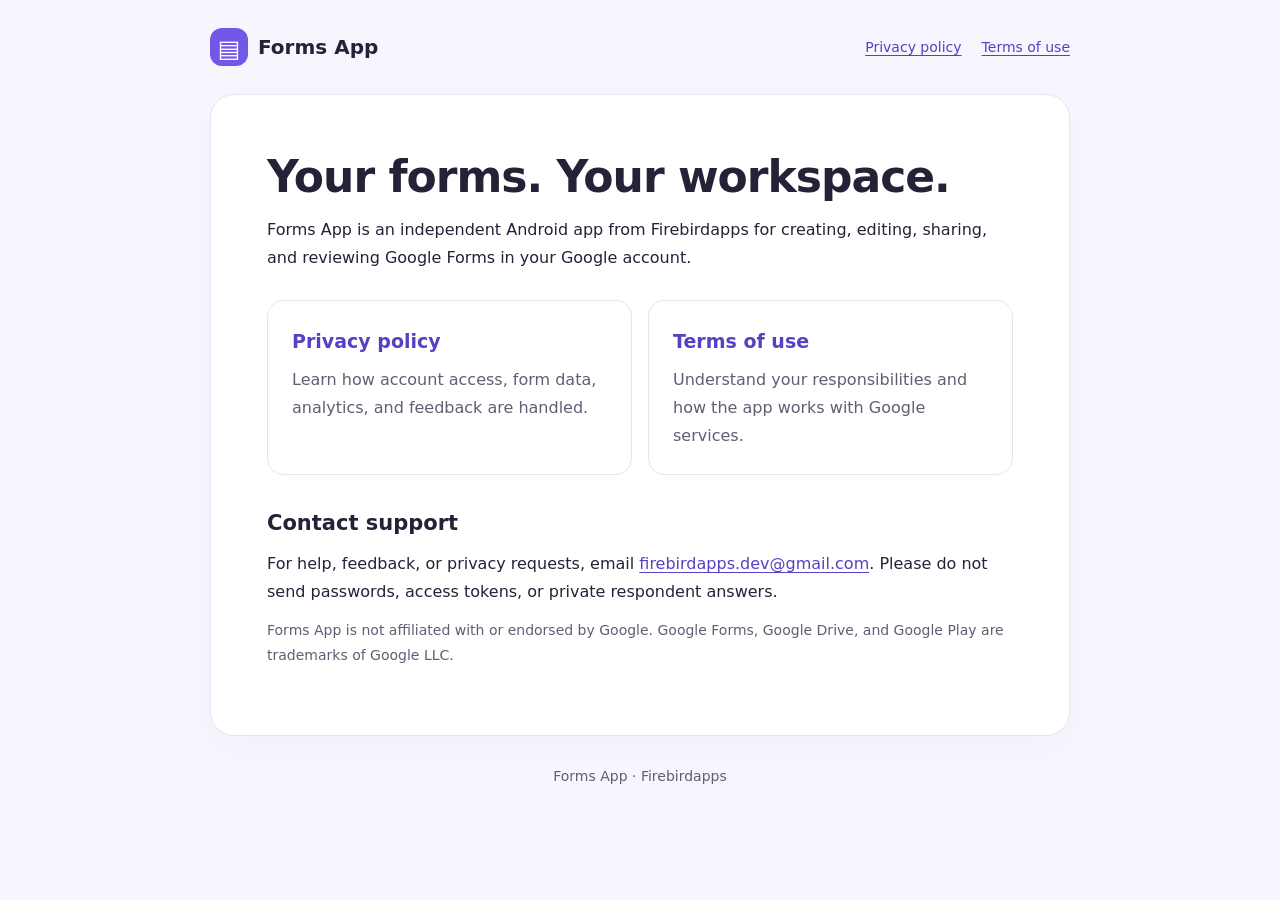
==== index.html @ a2d661ec "Add files via upload" ====
<!doctype html>
<html lang="en">
<head>
  <meta charset="utf-8">
  <meta name="viewport" content="width=device-width, initial-scale=1">
  <meta name="description" content="Privacy policy, terms of use, and support for Forms App, an independent Android app for managing Google Forms.">
  <title>Forms App · Privacy, terms &amp; support</title>
  <link rel="stylesheet" href="styles.css">
</head>
<body>
  <a class="skip" href="#main">Skip to content</a>
  <header>
    <a class="brand" href="index.html"><span class="mark" aria-hidden="true">▤</span>Forms App</a>
    <nav aria-label="Main navigation"><a href="privacy-policy.html">Privacy policy</a><a href="terms-of-use.html">Terms of use</a></nav>
  </header>
  <main id="main">
    <h1>Your forms. Your workspace.</h1>
    <p>Forms App is an independent Android app from Firebirdapps for creating, editing, sharing, and reviewing Google Forms in your Google account.</p>
    <div class="cards">
      <a class="card" href="privacy-policy.html"><strong>Privacy policy</strong><span>Learn how account access, form data, analytics, and feedback are handled.</span></a>
      <a class="card" href="terms-of-use.html"><strong>Terms of use</strong><span>Understand your responsibilities and how the app works with Google services.</span></a>
    </div>
    <h2>Contact support</h2>
    <p>For help, feedback, or privacy requests, email <a href="mailto:firebirdapps.dev@gmail.com?subject=Forms%20App%20support">firebirdapps.dev@gmail.com</a>. Please do not send passwords, access tokens, or private respondent answers.</p>
    <p class="meta">Forms App is not affiliated with or endorsed by Google. Google Forms, Google Drive, and Google Play are trademarks of Google LLC.</p>
  </main>
  <footer>Forms App · Firebirdapps</footer>
</body>
</html>
---- styles.css ----
:root { color-scheme: light; --ink: #252238; --muted: #625d73; --purple: #7357e8; --paper: #ffffff; --bg: #f7f5fd; }
* { box-sizing: border-box; }
body { margin: 0; background: var(--bg); color: var(--ink); font-family: system-ui, -apple-system, BlinkMacSystemFont, "Segoe UI", sans-serif; line-height: 1.75; }
a { color: #5940c3; text-underline-offset: 3px; overflow-wrap: anywhere; }
a:hover { color: #352181; }
a:focus-visible { outline: 3px solid var(--purple); outline-offset: 5px; border-radius: 2px; }
.skip { position: absolute; top: -100px; left: 16px; padding: 8px 16px; background: white; }
.skip:focus { top: 8px; }
header, main, footer { width: min(100% - 40px, 860px); margin-inline: auto; }
header { padding-block: 28px; display: flex; align-items: center; justify-content: space-between; flex-wrap: wrap; gap: 16px; }
.brand { display: inline-flex; align-items: center; gap: 10px; color: var(--ink); font-size: 20px; font-weight: 800; text-decoration: none; }
.mark { display: grid; place-items: center; width: 38px; height: 38px; background: var(--purple); color: white; border-radius: 12px; font-size: 24px; }
nav { display: flex; gap: 20px; flex-wrap: wrap; font-size: 14px; }
nav a[aria-current="page"] { font-weight: 700; }
main { background: var(--paper); padding: clamp(24px, 5vw, 56px); border: 1px solid #e8e3f5; border-radius: 24px; box-shadow: 0 12px 40px #29203e06; }
h1 { font-size: clamp(30px, 6vw, 44px); letter-spacing: -1px; line-height: 1.2; margin: 0 0 12px; }
h2 { font-size: 21px; line-height: 1.4; margin: 34px 0 10px; scroll-margin-top: 24px; }
p { margin: 12px 0; }
li { margin-block: 7px; }
.meta, footer { color: var(--muted); font-size: 14px; }
.summary { background: var(--bg); border-left: 4px solid var(--purple); padding: 14px 20px; margin-block: 24px; border-radius: 0 12px 12px 0; }
.cards { display: grid; grid-template-columns: repeat(auto-fit, minmax(min(100%, 240px), 1fr)); gap: 16px; margin-block: 28px; }
.card { display: block; padding: 24px; border: 1px solid #e8e3f5; border-radius: 16px; text-decoration: none; color: var(--ink); }
.card:hover { background: var(--bg); }
.card strong { font-size: 19px; color: #5940c3; }
.card span { display: block; margin-top: 8px; color: var(--muted); }
footer { padding-block: 28px 40px; text-align: center; }
@media (max-width: 420px) { header, main, footer { width: calc(100% - 24px); } nav { gap: 14px; } }
@media print { body, main { background: white; } header, footer, .skip { display: none; } main { width: 100%; border: 0; box-shadow: none; padding: 0; } }
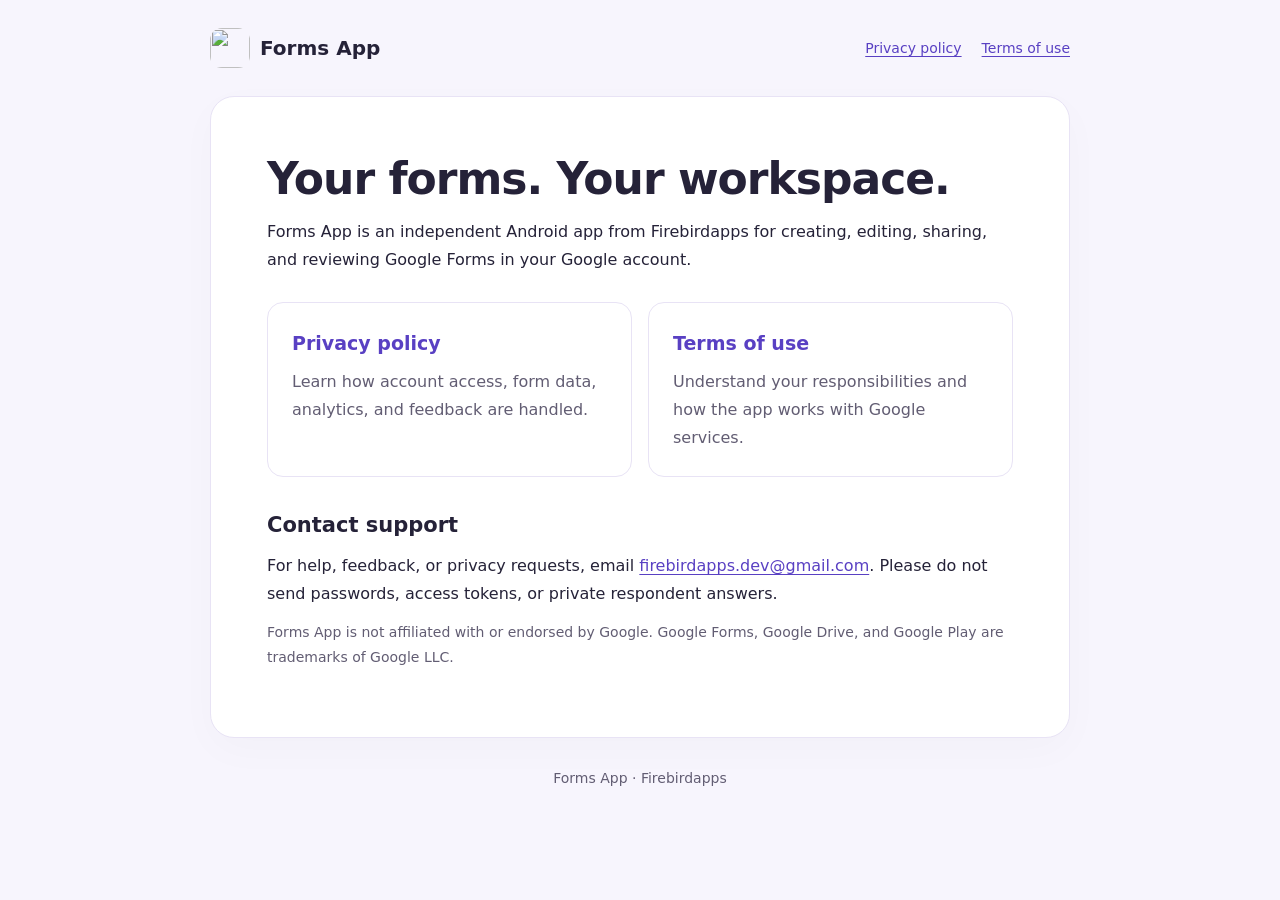
==== commit 0619d588: "Add files via upload" ====
--- a/index.html
+++ b/index.html
@@ -6,11 +6,13 @@
   <meta name="description" content="Privacy policy, terms of use, and support for Forms App, an independent Android app for managing Google Forms.">
   <title>Forms App · Privacy, terms &amp; support</title>
   <link rel="stylesheet" href="styles.css">
+  <link rel="icon" type="image/png" sizes="32x32" href="assets/favicon.png">
+  <link rel="apple-touch-icon" sizes="180x180" href="assets/apple-touch-icon.png">
 </head>
 <body>
   <a class="skip" href="#main">Skip to content</a>
   <header>
-    <a class="brand" href="index.html"><span class="mark" aria-hidden="true">▤</span>Forms App</a>
+    <a class="brand" href="index.html"><img class="brand-icon" src="assets/app-icon.png" width="40" height="40" alt="">Forms App</a>
     <nav aria-label="Main navigation"><a href="privacy-policy.html">Privacy policy</a><a href="terms-of-use.html">Terms of use</a></nav>
   </header>
   <main id="main">
--- a/styles.css
+++ b/styles.css
@@ -9,7 +9,7 @@
 header, main, footer { width: min(100% - 40px, 860px); margin-inline: auto; }
 header { padding-block: 28px; display: flex; align-items: center; justify-content: space-between; flex-wrap: wrap; gap: 16px; }
 .brand { display: inline-flex; align-items: center; gap: 10px; color: var(--ink); font-size: 20px; font-weight: 800; text-decoration: none; }
-.mark { display: grid; place-items: center; width: 38px; height: 38px; background: var(--purple); color: white; border-radius: 12px; font-size: 24px; }
+.brand-icon { display: block; flex-shrink: 0; width: 40px; height: 40px; object-fit: contain; border-radius: 12px; }
 nav { display: flex; gap: 20px; flex-wrap: wrap; font-size: 14px; }
 nav a[aria-current="page"] { font-weight: 700; }
 main { background: var(--paper); padding: clamp(24px, 5vw, 56px); border: 1px solid #e8e3f5; border-radius: 24px; box-shadow: 0 12px 40px #29203e06; }
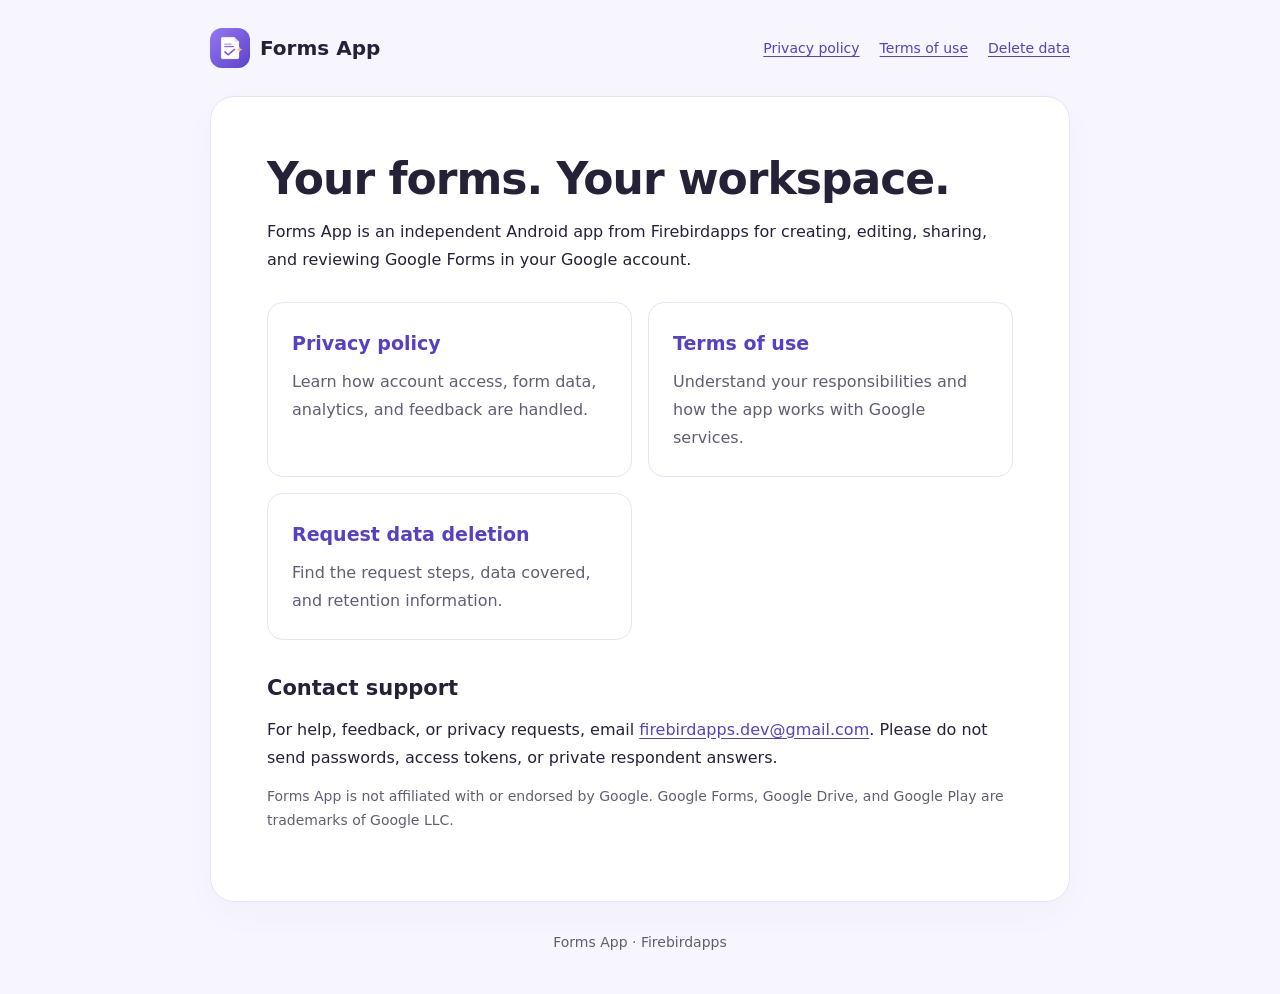
==== commit 9db6580e: "Add files via upload" ====
--- a/index.html
+++ b/index.html
@@ -13,7 +13,7 @@
   <a class="skip" href="#main">Skip to content</a>
   <header>
     <a class="brand" href="index.html"><img class="brand-icon" src="assets/app-icon.png" width="40" height="40" alt="">Forms App</a>
-    <nav aria-label="Main navigation"><a href="privacy-policy.html">Privacy policy</a><a href="terms-of-use.html">Terms of use</a></nav>
+    <nav aria-label="Main navigation"><a href="privacy-policy.html">Privacy policy</a><a href="terms-of-use.html">Terms of use</a><a href="data-deletion.html">Delete data</a></nav>
   </header>
   <main id="main">
     <h1>Your forms. Your workspace.</h1>
@@ -21,6 +21,7 @@
     <div class="cards">
       <a class="card" href="privacy-policy.html"><strong>Privacy policy</strong><span>Learn how account access, form data, analytics, and feedback are handled.</span></a>
       <a class="card" href="terms-of-use.html"><strong>Terms of use</strong><span>Understand your responsibilities and how the app works with Google services.</span></a>
+      <a class="card" href="data-deletion.html"><strong>Request data deletion</strong><span>Find the request steps, data covered, and retention information.</span></a>
     </div>
     <h2>Contact support</h2>
     <p>For help, feedback, or privacy requests, email <a href="mailto:firebirdapps.dev@gmail.com?subject=Forms%20App%20support">firebirdapps.dev@gmail.com</a>. Please do not send passwords, access tokens, or private respondent answers.</p>
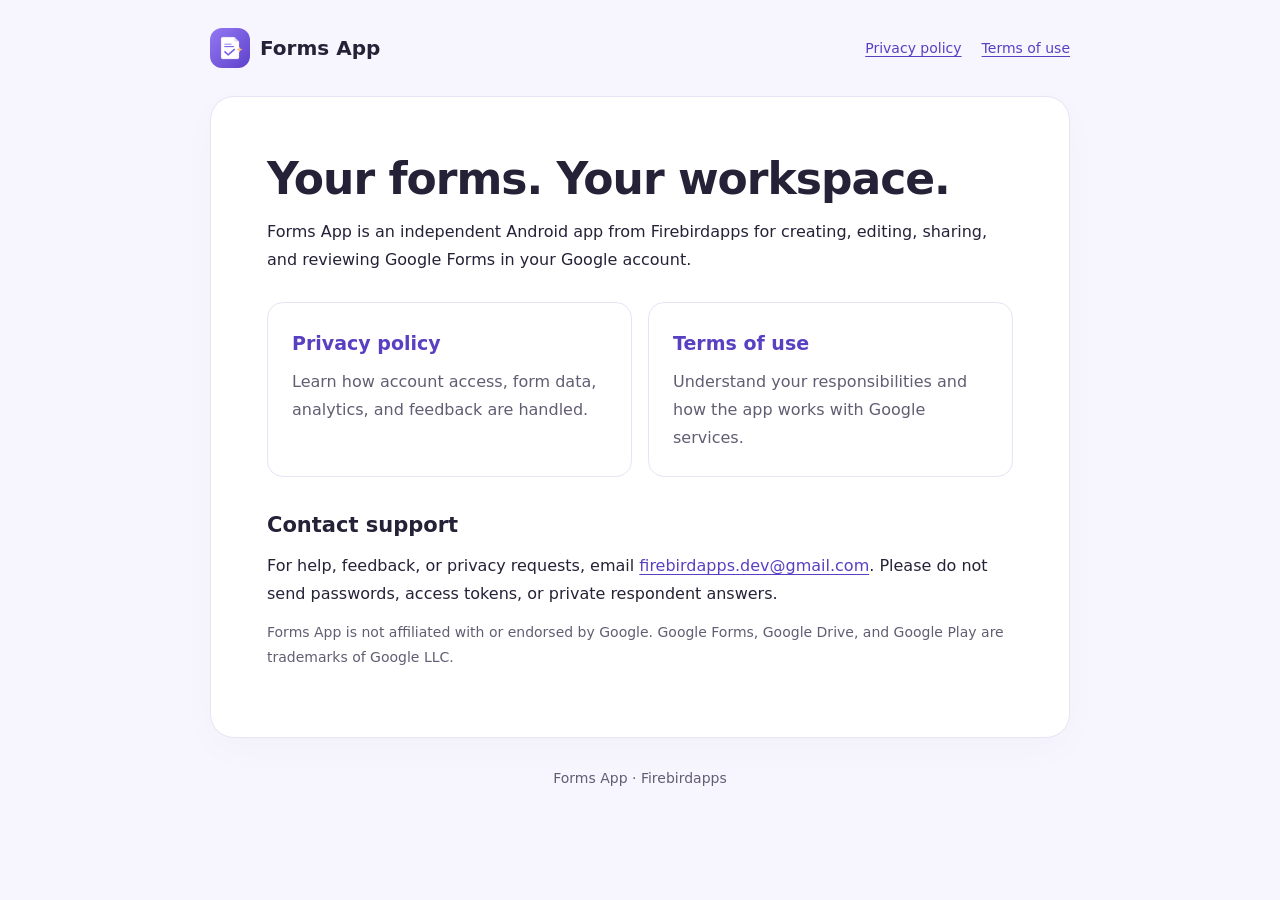
==== commit 83b65f22: "Add files via upload" ====
--- a/index.html
+++ b/index.html
@@ -2,6 +2,7 @@
 <html lang="en">
 <head>
   <meta charset="utf-8">
+  <meta name="google-site-verification" content="2xYOlwdPLXm4DmMBMXvdjIdQIh0LOj3fwCjNG4HUsoQ" />
   <meta name="viewport" content="width=device-width, initial-scale=1">
   <meta name="description" content="Privacy policy, terms of use, and support for Forms App, an independent Android app for managing Google Forms.">
   <title>Forms App · Privacy, terms &amp; support</title>
@@ -13,7 +14,7 @@
   <a class="skip" href="#main">Skip to content</a>
   <header>
     <a class="brand" href="index.html"><img class="brand-icon" src="assets/app-icon.png" width="40" height="40" alt="">Forms App</a>
-    <nav aria-label="Main navigation"><a href="privacy-policy.html">Privacy policy</a><a href="terms-of-use.html">Terms of use</a><a href="data-deletion.html">Delete data</a></nav>
+    <nav aria-label="Main navigation"><a href="privacy-policy.html">Privacy policy</a><a href="terms-of-use.html">Terms of use</a></nav>
   </header>
   <main id="main">
     <h1>Your forms. Your workspace.</h1>
@@ -21,7 +22,6 @@
     <div class="cards">
       <a class="card" href="privacy-policy.html"><strong>Privacy policy</strong><span>Learn how account access, form data, analytics, and feedback are handled.</span></a>
       <a class="card" href="terms-of-use.html"><strong>Terms of use</strong><span>Understand your responsibilities and how the app works with Google services.</span></a>
-      <a class="card" href="data-deletion.html"><strong>Request data deletion</strong><span>Find the request steps, data covered, and retention information.</span></a>
     </div>
     <h2>Contact support</h2>
     <p>For help, feedback, or privacy requests, email <a href="mailto:firebirdapps.dev@gmail.com?subject=Forms%20App%20support">firebirdapps.dev@gmail.com</a>. Please do not send passwords, access tokens, or private respondent answers.</p>
